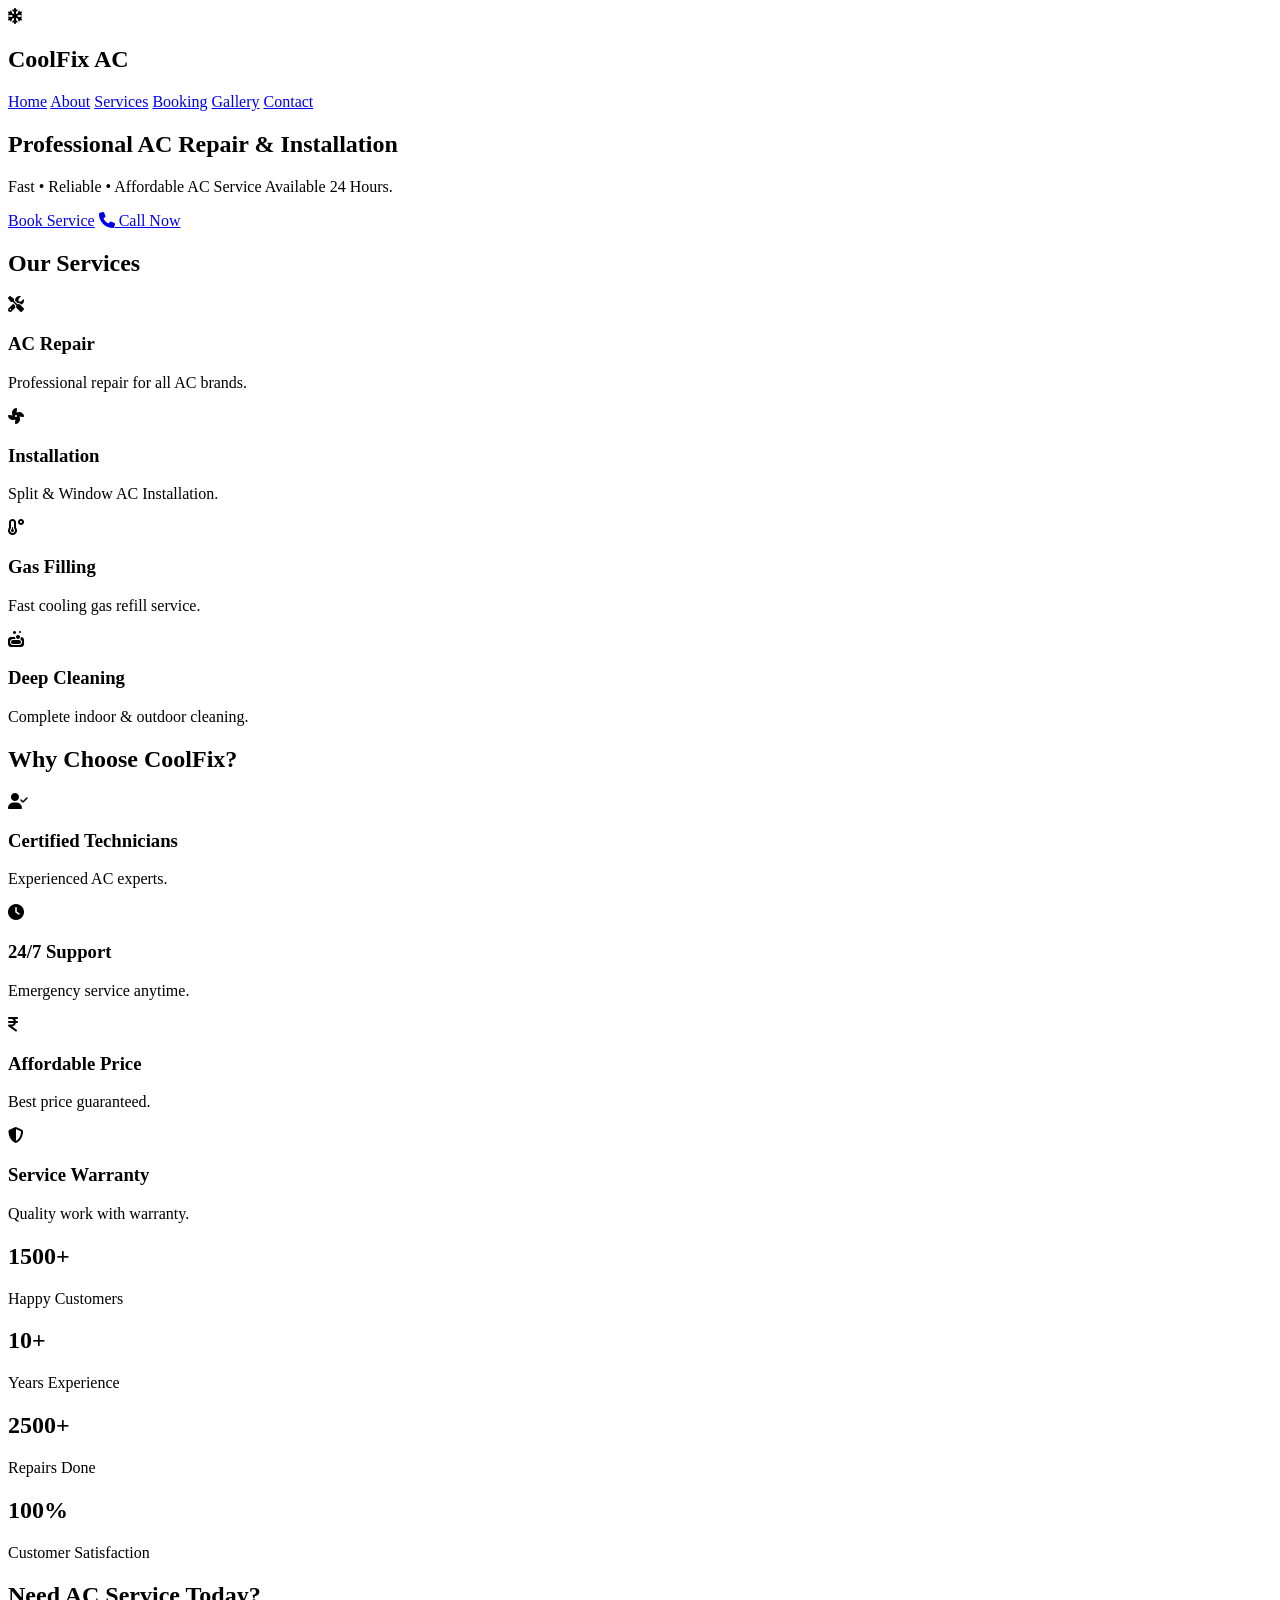
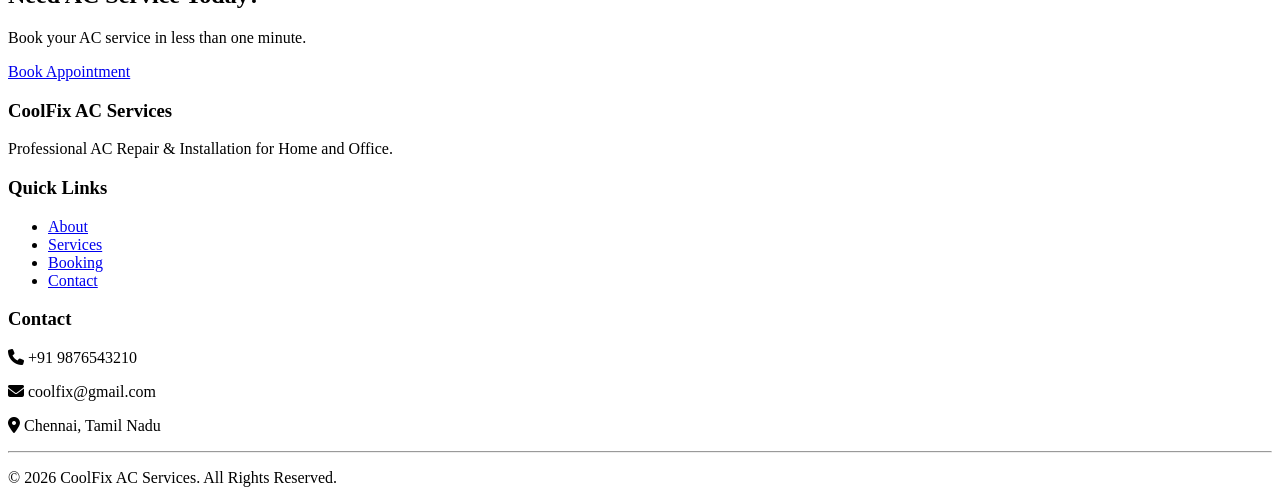
==== index.html @ f8132c2a "Add files via upload Initial commit" ====
<!DOCTYPE html>
<html lang="en">
<head>
    <meta charset="UTF-8">
    <meta name="viewport" content="width=device-width, initial-scale=1.0">
    <title>CoolFix AC Services</title>

    <!-- Font Awesome -->
    <link rel="stylesheet" href="https://cdnjs.cloudflare.com/ajax/libs/font-awesome/6.6.0/css/all.min.css">

    <!-- CSS -->
    <link rel="stylesheet" href="css/style.css">

    <script src="js/script.js"></script>
</head>

<body>

<!-- ================= HEADER ================= -->

<header>

    <div class="logo">
        <i class="fa-solid fa-snowflake"></i>
        <h2>CoolFix AC</h2>
    </div>

    <nav id="navbar">

        <a href="index.html">Home</a>
        <a href="about.html">About</a>
        <a href="services.html">Services</a>
        <a href="booking.html">Booking</a>
        <a href="gallery.html">Gallery</a>
        <a href="contact.html">Contact</a>

    </nav>

</header>

<!-- ================= HERO ================= -->

<section class="hero">

    <div class="hero-text">

        <h1>Professional AC Repair & Installation</h1>

        <p>
            Fast • Reliable • Affordable AC Service
            Available 24 Hours.
        </p>

        <a href="booking.html" class="btn">Book Service</a>

        <a href="tel:+919876543210" class="btn2">
            <i class="fa-solid fa-phone"></i>
            Call Now
        </a>

    </div>

</section>

<!-- ================= SERVICES ================= -->

<section class="services">

    <h2>Our Services</h2>

    <div class="service-container">

        <div class="card">

            <i class="fa-solid fa-screwdriver-wrench"></i>

            <h3>AC Repair</h3>

            <p>
                Professional repair for all AC brands.
            </p>

        </div>

        <div class="card">

            <i class="fa-solid fa-fan"></i>

            <h3>Installation</h3>

            <p>
                Split & Window AC Installation.
            </p>

        </div>

        <div class="card">

            <i class="fa-solid fa-temperature-low"></i>

            <h3>Gas Filling</h3>

            <p>
                Fast cooling gas refill service.
            </p>

        </div>

        <div class="card">

            <i class="fa-solid fa-soap"></i>

            <h3>Deep Cleaning</h3>

            <p>
                Complete indoor & outdoor cleaning.
            </p>

        </div>

    </div>

</section>

<!-- ================= WHY US ================= -->

<section class="why">

    <h2>Why Choose CoolFix?</h2>

    <div class="why-container">

        <div class="why-box">

            <i class="fa-solid fa-user-check"></i>

            <h3>Certified Technicians</h3>

            <p>
                Experienced AC experts.
            </p>


        </div>


        <div class="why-box">

            <i class="fa-solid fa-clock"></i>

            <h3>24/7 Support</h3>

            <p>
                Emergency service anytime.
            </p>

        </div>

        <div class="why-box">

            <i class="fa-solid fa-indian-rupee-sign"></i>

            <h3>Affordable Price</h3>

            <p>
                Best price guaranteed.
            </p>
            
        </div>

        <div class="why-box">

            <i class="fa-solid fa-shield-halved"></i>

            <h3>Service Warranty</h3>

            <p>
                Quality work with warranty.
            </p>

        </div>

    </div>

</section>

<!-- ================= COUNTER ================= -->

<section class="counter">

    <div class="count-box">

        <h2>1500+</h2>

        <p>Happy Customers</p>

    </div>


    <div class="count-box">

        <h2>10+</h2>

        <p>Years Experience</p>

    </div>


    <div class="count-box">

        <h2>2500+</h2>

        <p>Repairs Done</p>

    </div>


    <div class="count-box">

        <h2>100%</h2>

        <p>Customer Satisfaction</p>

    </div>

</section>

<!-- ================= CTA ================= -->

<section class="cta">

    <h2>Need AC Service Today?</h2>

    <p>
        Book your AC service in less than one minute.
    </p>

    <a href="booking.html" class="btn">
        Book Appointment
    </a>

</section>

<!-- ================= FOOTER ================= -->

<footer>

    <div class="footer-content">

        <div>

            <h3>CoolFix AC Services</h3>

            <p>
                Professional AC Repair & Installation
                for Home and Office.
            </p>

        </div>

        <div>

            <h3>Quick Links</h3>

            <ul>

                <li><a href="about.html">About</a></li>

                <li><a href="services.html">Services</a></li>

                <li><a href="booking.html">Booking</a></li>

                <li><a href="contact.html">Contact</a></li>

            </ul>

        </div>

        <div>

            <h3>Contact</h3>

            <p>
                <i class="fa-solid fa-phone"></i>
                +91 9876543210
            </p>

            <p>
                <i class="fa-solid fa-envelope"></i>
                coolfix@gmail.com
            </p>

            <p>
                <i class="fa-solid fa-location-dot"></i>
                Chennai, Tamil Nadu
            </p>

        </div>

    </div>

    <hr>

    <p class="copy">
        © 2026 CoolFix AC Services. All Rights Reserved.
    </p>

</footer>

</body>
</html>
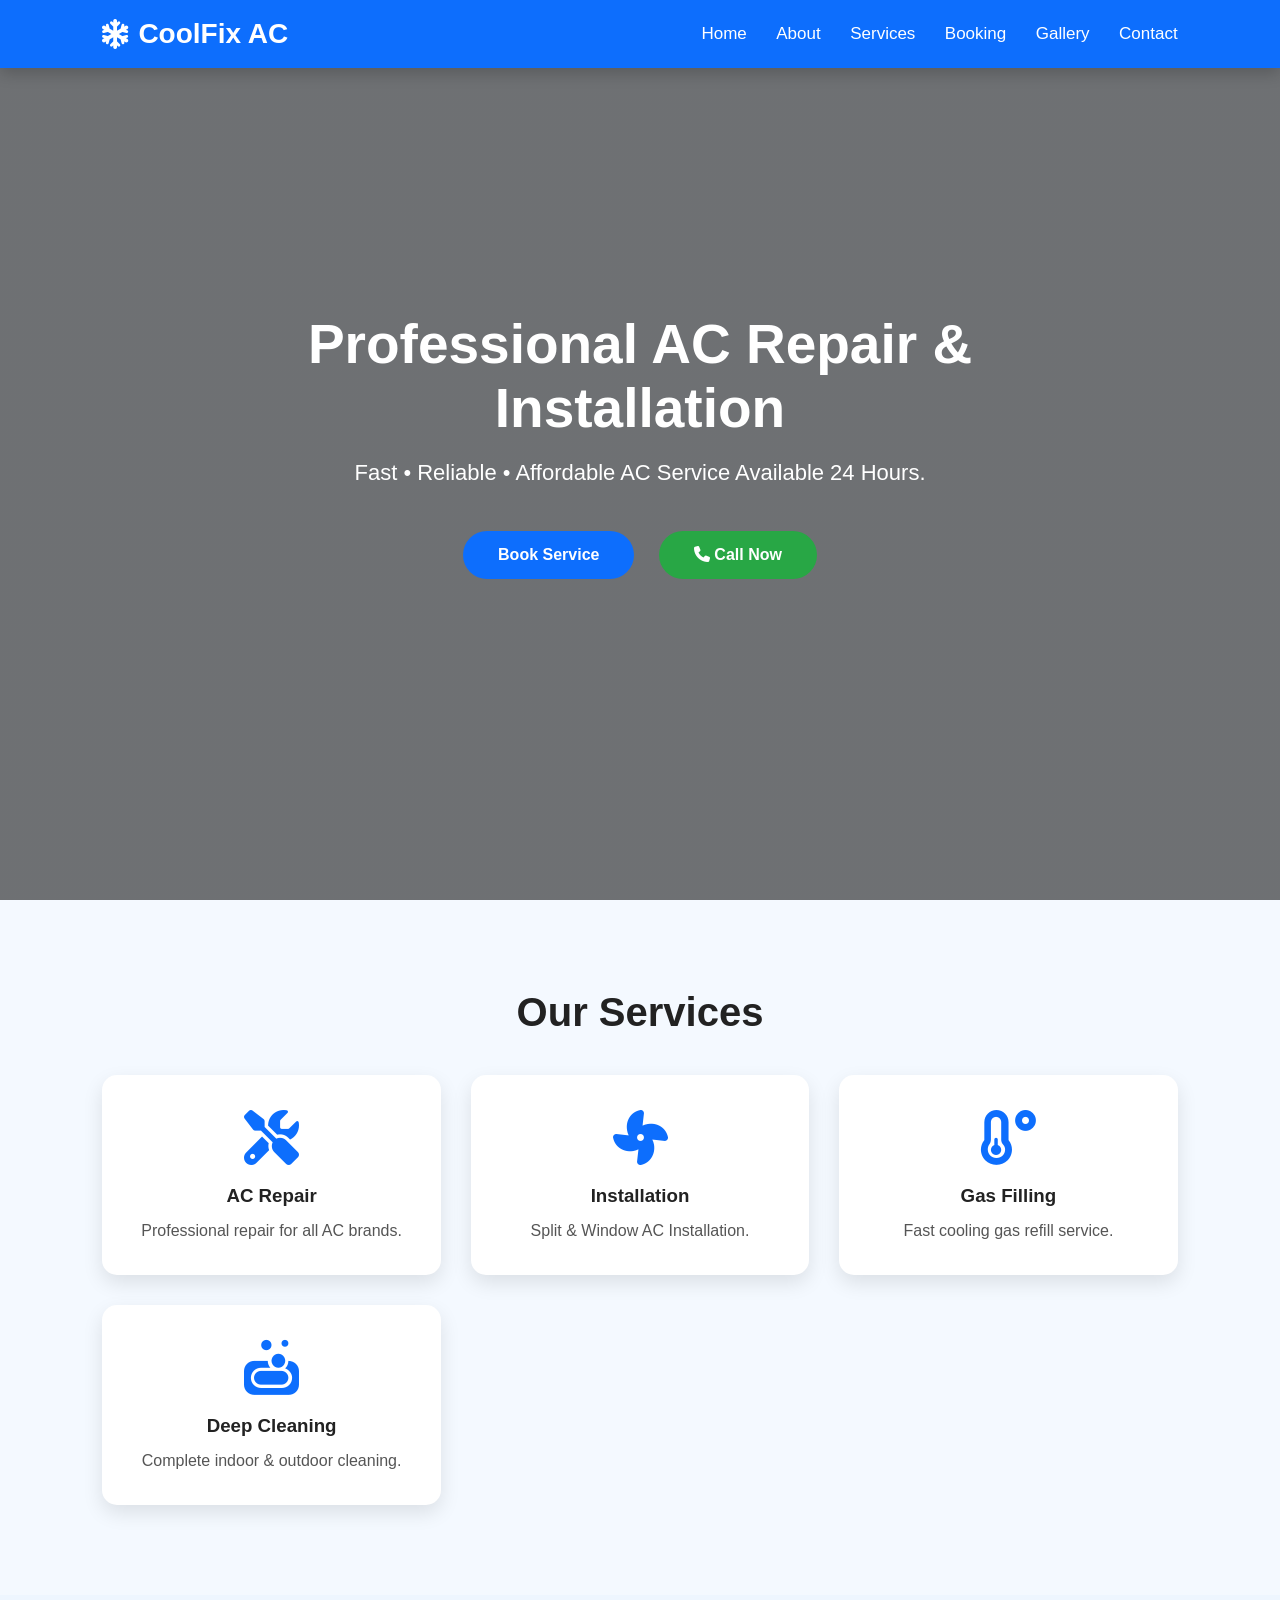
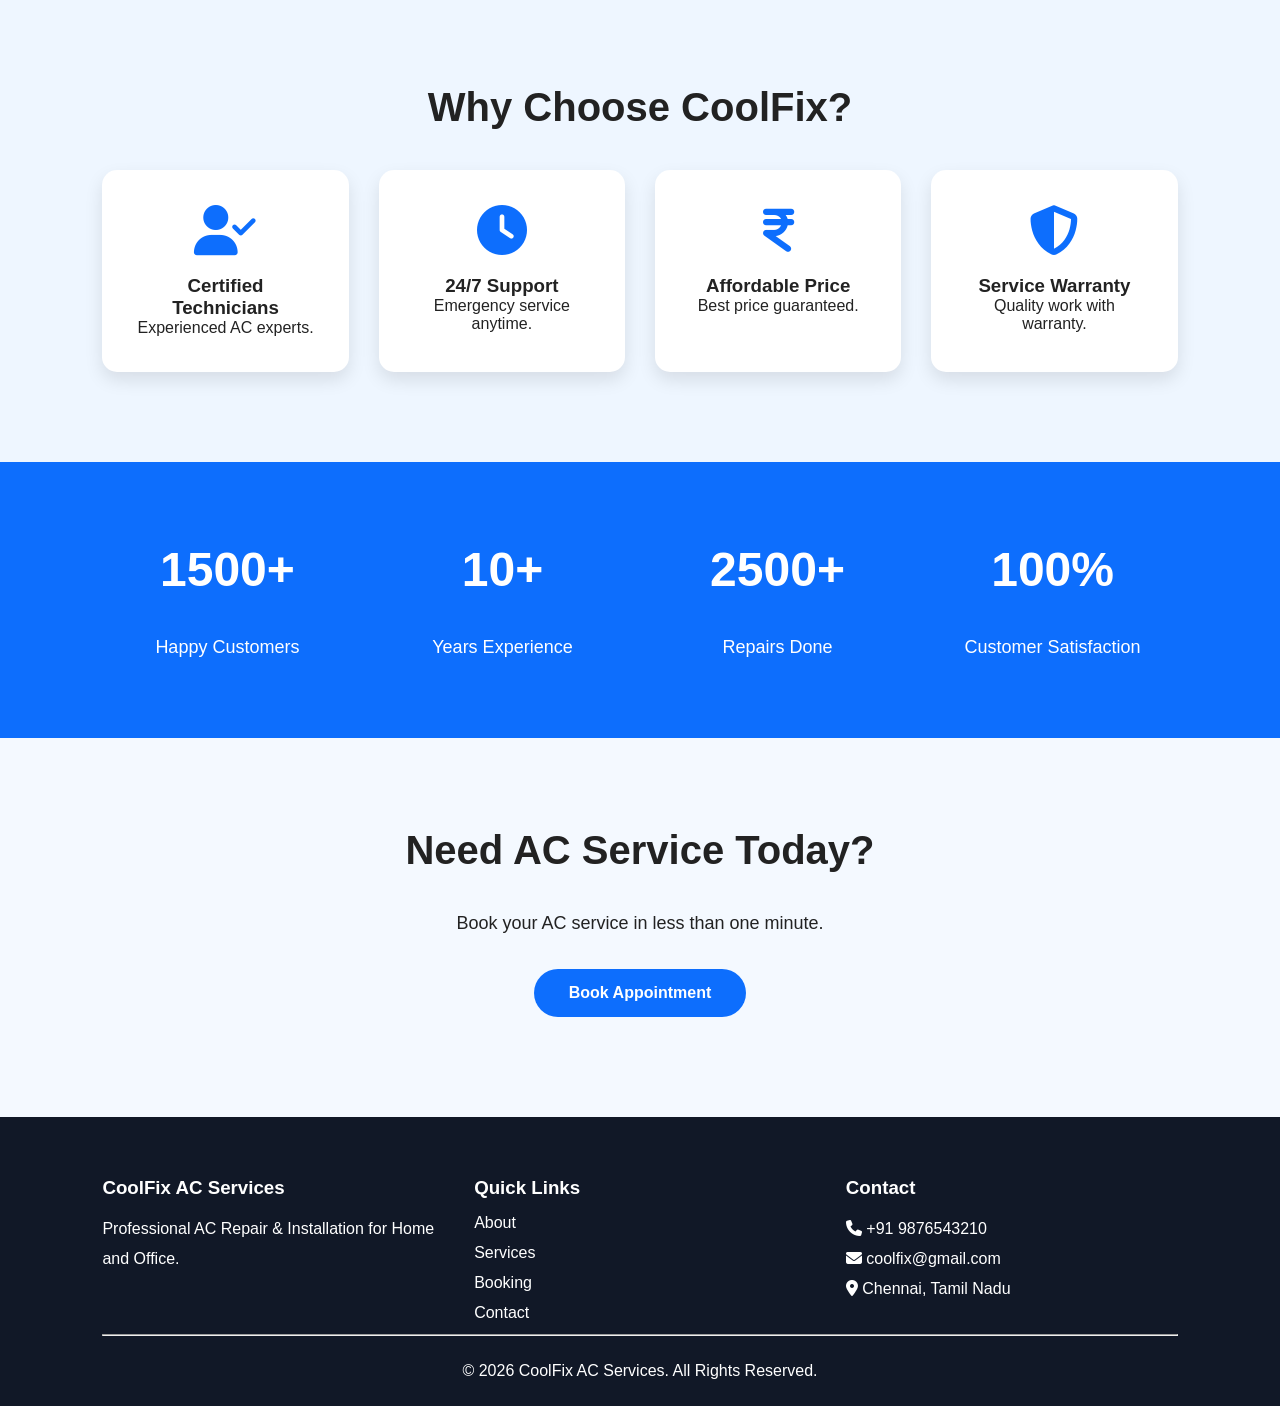
==== commit 3e65043d: "Update index.html" ====
--- a/index.html
+++ b/index.html
@@ -9,9 +9,9 @@
     <link rel="stylesheet" href="https://cdnjs.cloudflare.com/ajax/libs/font-awesome/6.6.0/css/all.min.css">
 
     <!-- CSS -->
-    <link rel="stylesheet" href="css/style.css">
-
-    <script src="js/script.js"></script>
+    <link rel="stylesheet" href="style.css">
+
+    <script src="script.js"></script>
 </head>
 
 <body>
@@ -308,4 +308,4 @@
 </footer>
 
 </body>
-</html>+</html>
--- a/style.css
+++ b/style.css
@@ -0,0 +1,704 @@
+/* Google Font */
+@import url('https://fonts.googleapis.com/css2?family=Poppins:wght@300;400;500;600;700&display=swap');
+
+*{
+    margin:0;
+    padding:0;
+    box-sizing:border-box;
+    font-family:'Poppins',sans-serif;
+    scroll-behavior:smooth;
+}
+
+body{
+    background:#f4f9ff;
+    color:#222;
+}
+
+/* HEADER */
+
+header{
+    position:fixed;
+    top:0;
+    left:0;
+    width:100%;
+    background:#0d6efd;
+    display:flex;
+    justify-content:space-between;
+    align-items:center;
+    padding:18px 8%;
+    z-index:1000;
+    box-shadow:0 5px 15px rgba(0,0,0,.2);
+}
+
+.logo{
+    display:flex;
+    align-items:center;
+    color:#fff;
+}
+
+.logo i{
+    font-size:30px;
+    margin-right:10px;
+}
+
+.logo h2{
+    font-size:28px;
+}
+
+nav a{
+    color:white;
+    text-decoration:none;
+    margin-left:25px;
+    font-size:17px;
+    transition:.3s;
+}
+
+nav a:hover{
+    color:#ffd43b;
+}
+
+/* HERO */
+
+.hero{
+    height:100vh;
+    display:flex;
+    align-items:center;
+    justify-content:center;
+    text-align:center;
+    color:white;
+    background:
+    linear-gradient(rgba(0,0,0,.55),rgba(0,0,0,.55)),
+    url("../images/bgimage.jpg");
+
+    background-size:cover;
+    background-position:center;
+}
+
+.hero-text{
+    max-width:700px;
+}
+
+.hero h1{
+    font-size:55px;
+    margin-bottom:20px;
+}
+
+.hero p{
+    font-size:22px;
+    margin-bottom:35px;
+}
+
+/* BUTTONS */
+
+.btn,
+.btn2{
+    display:inline-block;
+    text-decoration:none;
+    padding:15px 35px;
+    border-radius:40px;
+    margin:10px;
+    font-weight:600;
+    transition:.3s;
+}
+
+.btn{
+    background:#0d6efd;
+    color:white;
+}
+
+.btn:hover{
+    background:#0a58ca;
+    transform:translateY(-5px);
+}
+
+.btn2{
+    background:#28a745;
+    color:white;
+}
+
+.btn2:hover{
+    background:#1e7e34;
+    transform:translateY(-5px);
+}
+
+/* SECTION TITLE */
+
+section h2{
+    text-align:center;
+    font-size:40px;
+    margin-bottom:40px;
+}
+
+/* SERVICES */
+
+.services{
+    padding:90px 8%;
+}
+
+.service-container{
+    display:grid;
+    grid-template-columns:repeat(auto-fit,minmax(250px,1fr));
+    gap:30px;
+}
+
+.card{
+    background:white;
+    padding:35px;
+    border-radius:15px;
+    text-align:center;
+    box-shadow:0 8px 20px rgba(0,0,0,.1);
+    transition:.3s;
+}
+
+.card:hover{
+    transform:translateY(-12px);
+}
+
+.card i{
+    font-size:55px;
+    color:#0d6efd;
+    margin-bottom:20px;
+}
+
+.card h3{
+    margin-bottom:15px;
+}
+
+.card p{
+    color:#555;
+}
+
+/* WHY CHOOSE */
+
+.why{
+    background:#eef6ff;
+    padding:90px 8%;
+}
+
+.why-container{
+    display:grid;
+    grid-template-columns:repeat(auto-fit,minmax(220px,1fr));
+    gap:30px;
+}
+
+.why-box{
+    background:white;
+    text-align:center;
+    padding:35px;
+    border-radius:15px;
+    box-shadow:0 8px 18px rgba(0,0,0,.1);
+    transition:.3s;
+}
+
+.why-box:hover{
+    transform:scale(1.05);
+}
+
+.why-box i{
+    font-size:50px;
+    color:#0d6efd;
+    margin-bottom:20px;
+}
+
+/* COUNTER */
+
+.counter{
+    display:grid;
+    grid-template-columns:repeat(auto-fit,minmax(200px,1fr));
+    gap:25px;
+    padding:80px 8%;
+    background:#0d6efd;
+}
+
+.count-box{
+    text-align:center;
+    color:white;
+}
+
+.count-box h2{
+    font-size:48px;
+}
+
+.count-box p{
+    font-size:18px;
+}
+
+/* CTA */
+
+.cta{
+    text-align:center;
+    padding:90px 8%;
+}
+
+.cta p{
+    margin:25px 0;
+    font-size:18px;
+}
+
+/* FOOTER */
+
+footer{
+    background:#111827;
+    color:white;
+    padding:60px 8% 20px;
+}
+
+.footer-content{
+    display:grid;
+    grid-template-columns:repeat(auto-fit,minmax(250px,1fr));
+    gap:40px;
+}
+
+.footer-content h3{
+    margin-bottom:15px;
+}
+
+.footer-content ul{
+    list-style:none;
+}
+
+.footer-content ul li{
+    margin:12px 0;
+}
+
+.footer-content ul li a{
+    color:white;
+    text-decoration:none;
+}
+
+.footer-content ul li a:hover{
+    color:#ffd43b;
+}
+
+footer p{
+    line-height:30px;
+}
+
+.copy{
+    text-align:center;
+    margin-top:20px;
+}
+
+/* RESPONSIVE */
+
+@media(max-width:900px){
+
+header{
+    flex-direction:column;
+    padding:20px;
+}
+
+nav{
+    margin-top:15px;
+}
+
+nav a{
+    display:inline-block;
+    margin:8px;
+}
+
+.hero h1{
+    font-size:38px;
+}
+
+.hero p{
+    font-size:18px;
+}
+
+section h2{
+    font-size:32px;
+}
+
+.btn,
+.btn2{
+    display:block;
+    margin:15px auto;
+    width:220px;
+}
+
+}
+
+/*==========================
+PAGE BANNER
+===========================*/
+
+.page-banner{
+    margin-top:80px;
+    height:300px;
+    display:flex;
+    flex-direction:column;
+    justify-content:center;
+    align-items:center;
+    color:white;
+    text-align:center;
+    background:
+    linear-gradient(rgba(0,0,0,.55),rgba(0,0,0,.55)),
+    url("../images/ac1.png");
+    background-size:cover;
+    background-position:center;
+}
+
+.page-banner h1{
+    font-size:50px;
+}
+
+.page-banner p{
+    font-size:20px;
+    margin-top:15px;
+}
+
+/*==========================
+ABOUT
+===========================*/
+
+.about-section{
+    display:grid;
+    grid-template-columns:1fr 1fr;
+    gap:50px;
+    padding:80px 8%;
+    align-items:center;
+}
+
+.about-image img{
+    width:100%;
+    border-radius:15px;
+    box-shadow:0 10px 25px rgba(0,0,0,.2);
+}
+
+.about-content h2{
+    margin-bottom:15px;
+    color:#0d6efd;
+}
+
+.about-content p{
+    line-height:30px;
+    margin-bottom:20px;
+}
+
+.about-content ul{
+    list-style:none;
+}
+
+.about-content li{
+    margin:12px 0;
+    font-size:17px;
+}
+
+/*==========================
+RESPONSIVE
+===========================*/
+
+@media(max-width:768px){
+
+    .about-section{
+        grid-template-columns:1fr;
+}
+
+    .page-banner h1{
+        font-size:35px;
+}
+
+}
+
+/*==========================
+BOOKING PAGE
+===========================*/
+
+.booking-section{
+    padding:80px 8%;
+    display:flex;
+    justify-content:center;
+
+}
+
+.booking-form{
+    width:700px;
+    background:white;
+    padding:40px;
+    border-radius:15px;
+    box-shadow:0 10px 25px rgba(0,0,0,.15);
+}
+
+.booking-form h2{
+    text-align:center;
+    margin-bottom:30px;
+    color:#0d6efd;
+}
+
+.booking-form form{
+    display:flex;
+    flex-direction:column;
+    gap:18px;
+}
+
+.booking-form input,
+.booking-form select,
+.booking-form textarea{
+
+    padding:15px;
+    font-size:16px;
+    border:1px solid #ccc;
+    border-radius:8px;
+    outline:none;
+}
+
+.booking-form input:focus,
+.booking-form select:focus,
+.booking-form textarea:focus{
+
+    border-color:#0d6efd;
+    box-shadow:0 0 8px rgba(13,110,253,.3);
+}
+
+.booking-form textarea{
+    resize:none;
+}
+
+.booking-form button{
+    margin-top:10px;
+}
+
+/*==========================
+GALLERY PAGE
+==========================*/
+
+.gallery-section{
+    padding:80px 8%;
+    text-align:center;
+}
+
+.gallery-section h2{
+    margin-bottom:40px;
+    color:#0d6efd;
+}
+
+.gallery-container{
+    display:grid;
+    grid-template-columns:repeat(auto-fit,minmax(300px,1fr));
+    gap:25px;
+}
+
+.gallery-box{
+    position:relative;
+    overflow:hidden;
+    border-radius:15px;
+    box-shadow:0 10px 25px rgba(0,0,0,.15);
+    cursor:pointer;
+}
+
+.gallery-box img{
+    width:100%;
+    height:250px;
+    object-fit:cover;
+    transition:.5s;
+    display:block;
+}
+
+.gallery-box:hover img{
+    transform:scale(1.1);
+}
+
+.overlay{
+    position:absolute;
+    top:0;
+    left:0;
+    width:100%;
+    height:100%;
+    background:rgba(13,110,253,.75);
+    display:flex;
+    justify-content:center;
+    align-items:center;
+    opacity:0;
+    transition:.4s;
+}
+
+.gallery-box:hover .overlay{
+    opacity:1;
+}
+
+.overlay h3{
+    color:white;
+    font-size:28px;
+    letter-spacing:1px;
+}
+
+/*==========================
+CONTACT PAGE
+==========================*/
+
+.contact-section{
+    display:grid;
+    grid-template-columns:1fr 1fr;
+    gap:40px;
+    padding:80px 8%;
+}
+
+.contact-info,
+.contact-form{
+
+    background:#fff;
+    padding:35px;
+    border-radius:15px;
+    box-shadow:0 10px 25px rgba(0,0,0,.1);
+}
+
+.contact-info h2,
+.contact-form h2{
+
+    color:#0d6efd;
+    margin-bottom:25px;
+}
+
+.info-box{
+    display:flex;
+    gap:20px;
+    margin-bottom:25px;
+    align-items:flex-start;
+}
+
+.info-box i{
+    font-size:28px;
+    color:#0d6efd;
+    margin-top:5px;
+}
+
+.info-box h3{
+    margin-bottom:5px;
+}
+
+.contact-form form{
+    display:flex;
+    flex-direction:column;
+    gap:18px;
+}
+
+.contact-form input,
+.contact-form textarea{
+
+    padding:15px;
+    border:1px solid #ccc;
+    border-radius:8px;
+    font-size:16px;
+}
+
+.contact-form input:focus,
+.contact-form textarea:focus{
+
+    border-color:#0d6efd;
+    outline:none;
+    box-shadow:0 0 8px rgba(13,110,253,.2);
+}
+
+.social-icons{
+    margin-top:25px;
+}
+
+.social-icons a{
+    display:inline-flex;
+    justify-content:center;
+    align-items:center;
+    height:45px;
+    background:#0d6efd;
+    color:#fff;
+    border-radius:50%;
+    margin-right:10px;
+    text-decoration:none;
+    transition:.3s;
+}
+
+.social-icons a:hover{
+    background:#084298;
+    transform:translateY(-5px);
+}
+
+.map-section iframe{
+    width:100%;
+    height:400px;
+    border:0;
+}
+
+@media(max-width:768px){
+
+    .contact-section{
+    grid-template-columns:1fr;
+    }
+
+}
+
+
+/* Dark Mode */
+
+.dark-mode{
+    background:#121212;
+    color:#ffffff;
+}
+
+.dark-mode header{
+    background:#1f1f1f;
+}
+
+.dark-mode .card,
+.dark-mode .why-box,
+.dark-mode .booking-form,
+.dark-mode .contact-form,
+.dark-mode .contact-info{
+
+    background:#222;
+    color:white;
+}
+
+.dark-mode footer{
+    background:#000;
+}
+
+.dark-mode input,
+.dark-mode textarea,
+.dark-mode select{
+    background:#333;
+    color:white;
+    border:1px solid #555;
+}
+
+.dark-mode nav a{
+    color:white;
+}
+
+.dark-mode .btn{
+    background:#0d6efd;
+}
+
+.dark-mode .btn:hover{
+    background:#0b5ed7;
+}
+
+.dark-mode{
+    background:#121212;
+    color:white;
+}
+
+.dark-mode header{
+    background:#1a1a1a;
+}
+
+.dark-mode .card,
+.dark-mode .why-box,
+.dark-mode .booking-form,
+.dark-mode .contact-form,
+.dark-mode .contact-info{
+
+    background:#222;
+    color:white;
+}
+
+.dark-mode footer{
+    background:#000;
+}
+
+.dark-mode input,
+.dark-mode textarea,
+.dark-mode select{
+
+    background:#333;
+    color:white;
+    border:1px solid #555;
+}
